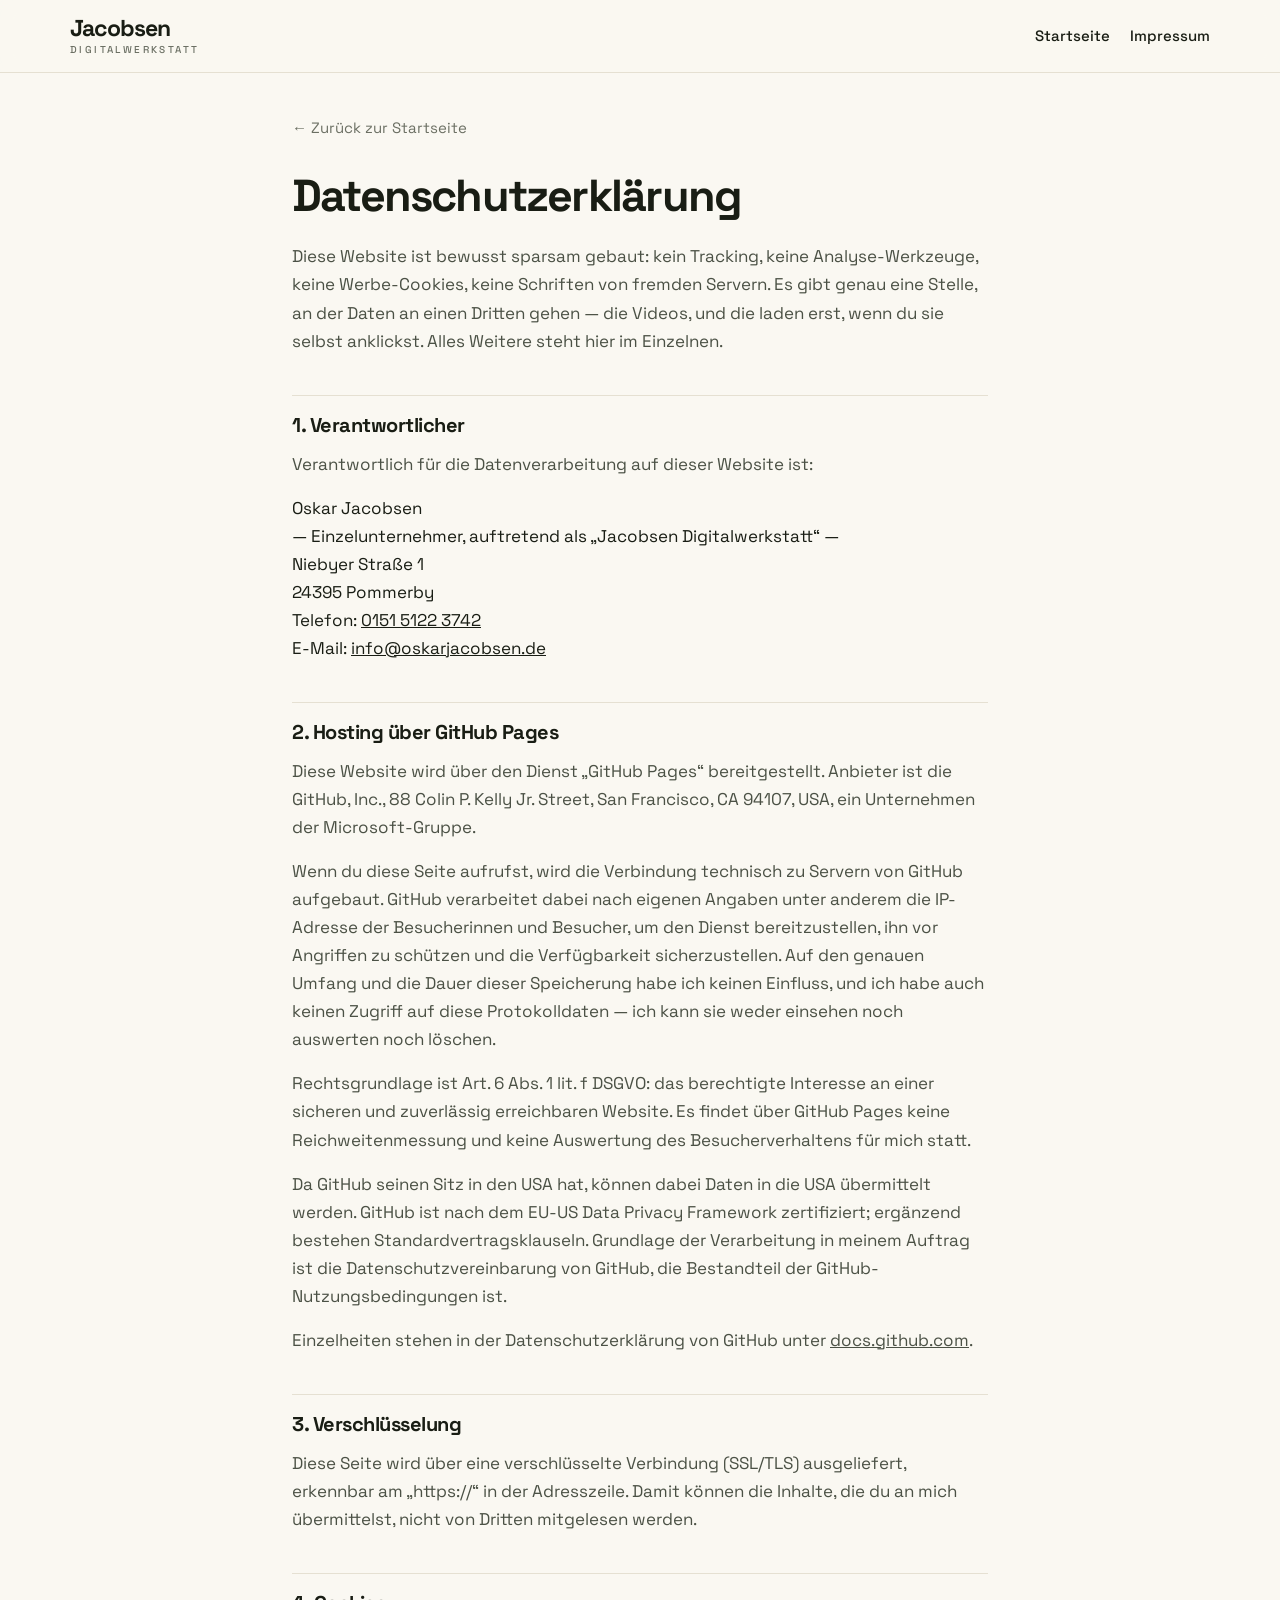
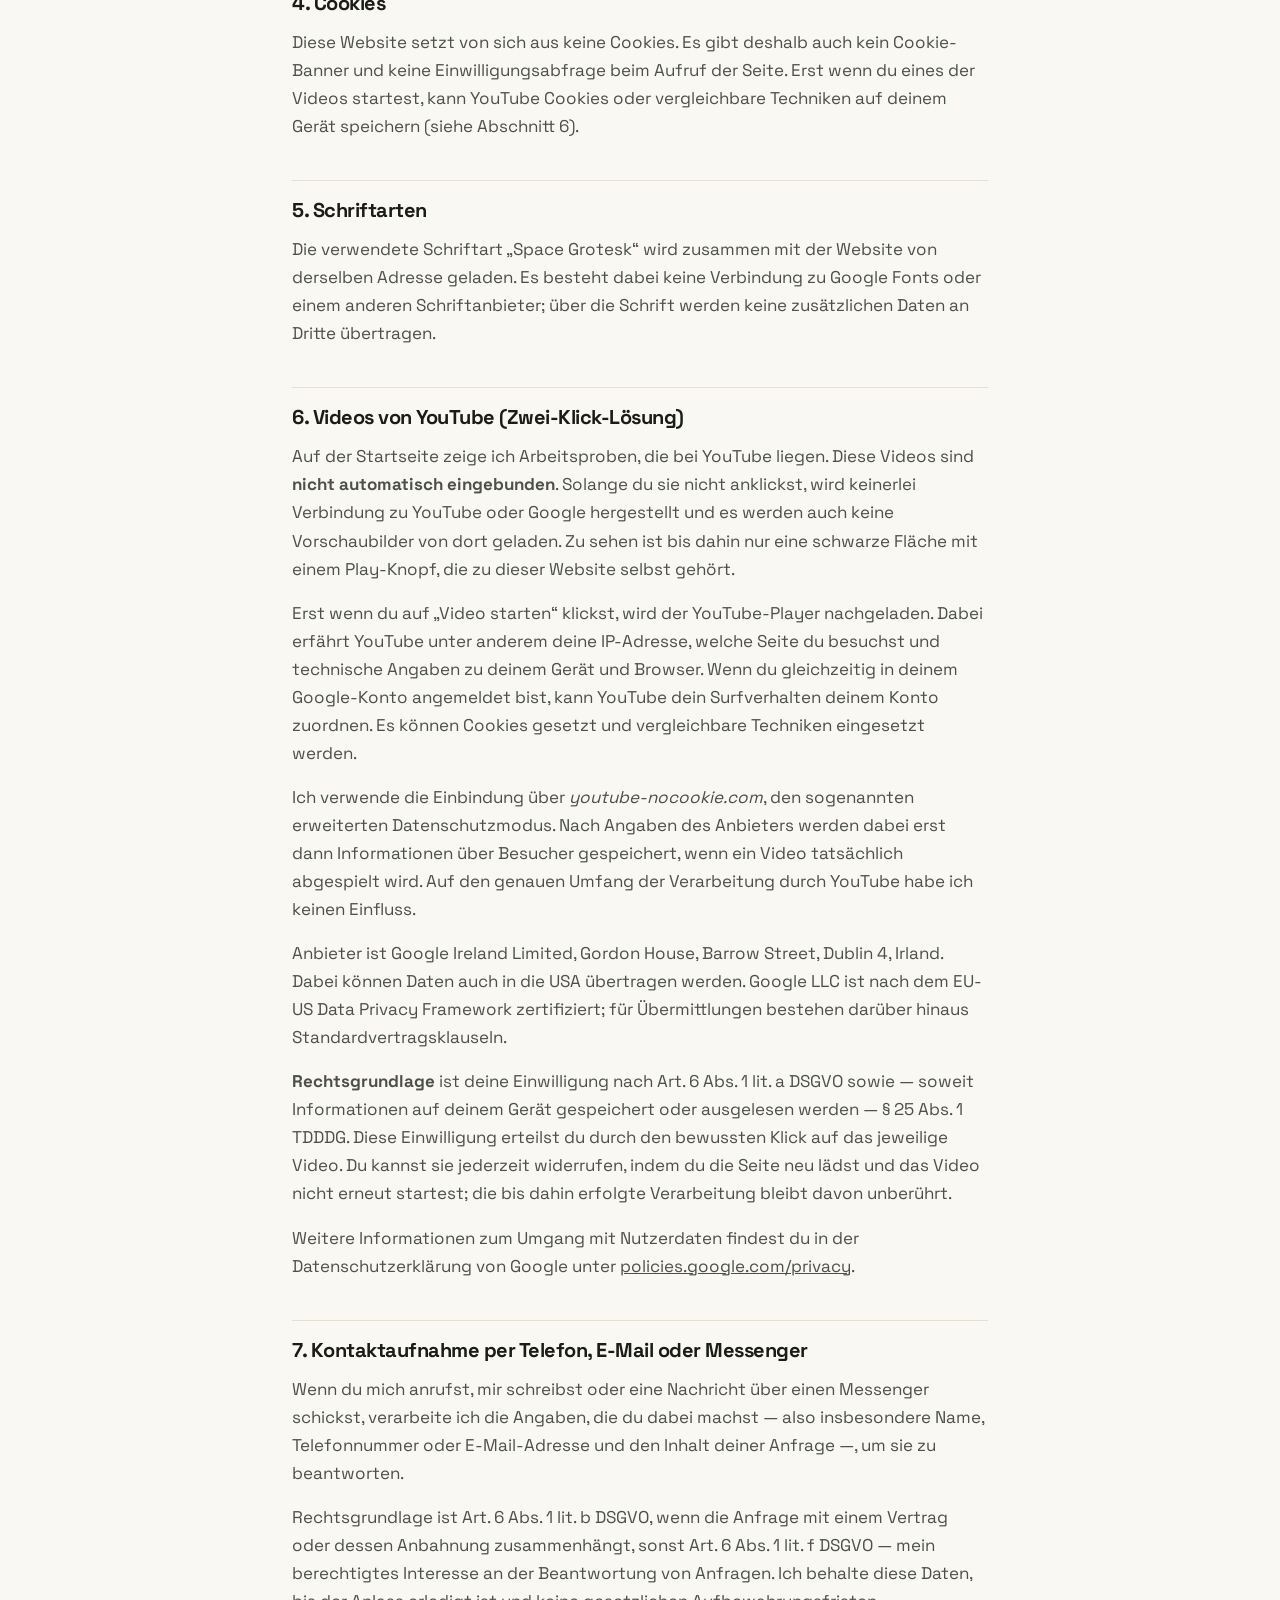
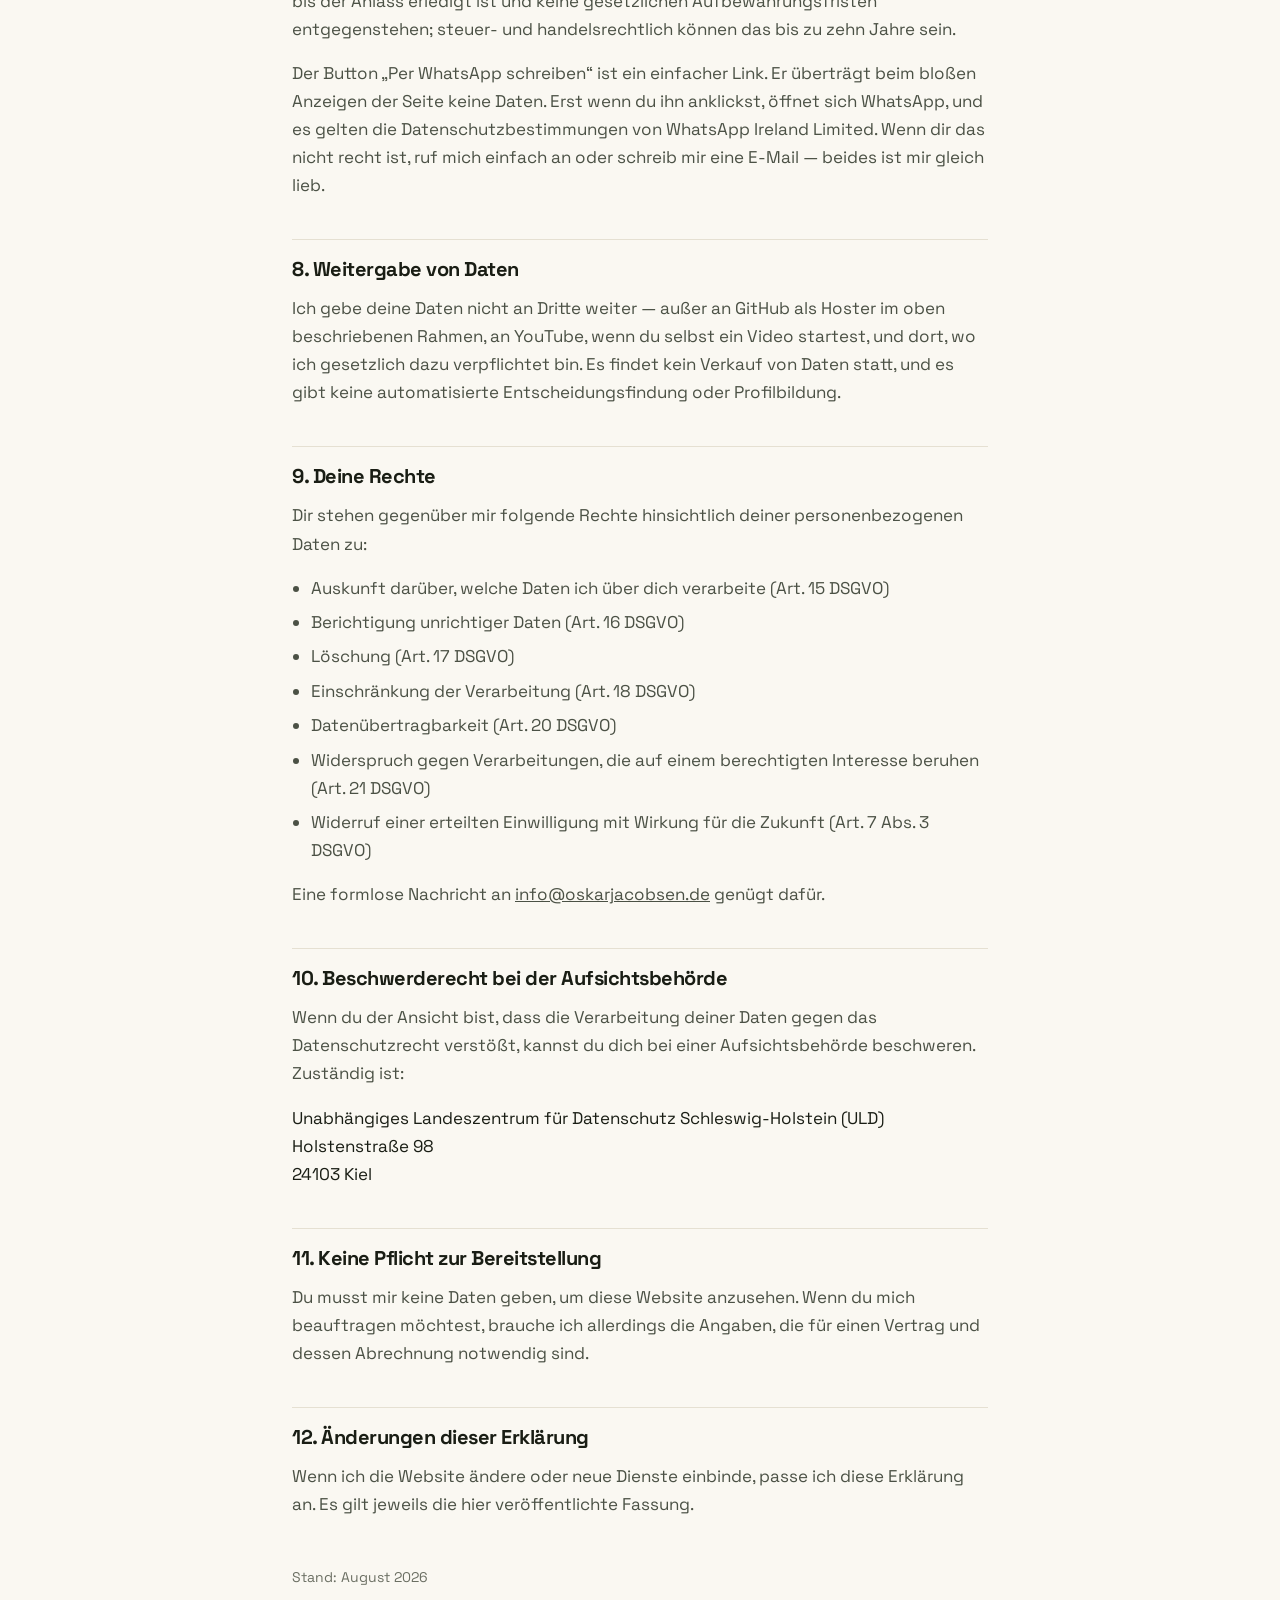
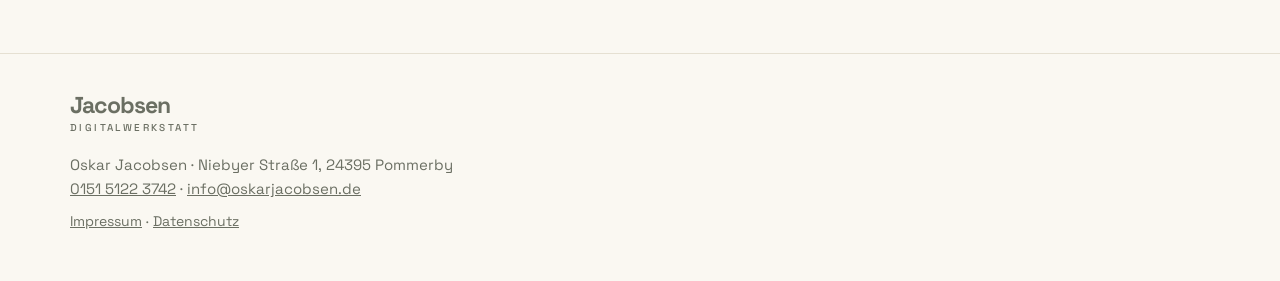
==== datenschutz.html @ 301eace1 "Karussell für die Arbeiten, Logo-Laufleiste, drei Wiederholungen gelöscht Karussell: alle Arbeiten l" ====
<!DOCTYPE html>
<html lang="de">
<head>
<meta charset="utf-8">
<meta name="viewport" content="width=device-width, initial-scale=1">
<title>Datenschutzerklärung – Jacobsen Digitalwerkstatt</title>
<meta name="description" content="Datenschutzerklärung der Website von Oskar Jacobsen, Jacobsen Digitalwerkstatt, Pommerby.">
<meta name="robots" content="noindex">
<meta name="theme-color" content="#faf8f2">
<link rel="preload" href="fonts/space-grotesk-latin.woff2" as="font" type="font/woff2" crossorigin>
<link rel="stylesheet" href="styles.css?v=2026-08-30">
<link rel="icon" href="data:image/svg+xml,<svg xmlns='http://www.w3.org/2000/svg' viewBox='0 0 32 32'><rect width='32' height='32' rx='7' fill='%2326311f'/><text x='16' y='23' font-family='sans-serif' font-size='19' font-weight='700' fill='%23faf8f2' text-anchor='middle'>J</text></svg>">
</head>
<body>

<header class="kopf">
  <div class="wrap kopf__inner">
    <a class="wortmarke" href="index.html" aria-label="Jacobsen Digitalwerkstatt, zur Startseite">
      <span class="wortmarke__name">Jacobsen</span>
      <span class="wortmarke__zusatz">Digitalwerkstatt</span>
    </a>
    <nav class="nav" aria-label="Rechtliches" style="display:block;width:auto;border:0;padding:0">
      <ul style="flex-direction:row;gap:1.25rem">
        <li><a href="index.html">Startseite</a></li>
        <li><a href="impressum.html">Impressum</a></li>
      </ul>
    </nav>
  </div>
</header>

<main>
  <div class="wrap recht">
    <a class="zurueck" href="index.html">&larr; Zurück zur Startseite</a>

    <h1>Datenschutzerklärung</h1>

    <p>
      Diese Website ist bewusst sparsam gebaut: kein Tracking, keine Analyse-Werkzeuge,
      keine Werbe-Cookies, keine Schriften von fremden Servern. Es gibt genau eine Stelle,
      an der Daten an einen Dritten gehen — die Videos, und die laden erst, wenn du sie
      selbst anklickst. Alles Weitere steht hier im Einzelnen.
    </p>

    <h2>1. Verantwortlicher</h2>
    <p>Verantwortlich für die Datenverarbeitung auf dieser Website ist:</p>
    <address>
      Oskar Jacobsen<br>
      — Einzelunternehmer, auftretend als „Jacobsen Digitalwerkstatt“ —<br>
      Niebyer Straße 1<br>
      24395 Pommerby<br>
      Telefon: <a href="tel:+4915151223742">0151 5122 3742</a><br>
      E-Mail: <a href="mailto:info@oskarjacobsen.de">info@oskarjacobsen.de</a>
    </address>

    <h2>2. Hosting über GitHub Pages</h2>
    <p>
      Diese Website wird über den Dienst „GitHub Pages“ bereitgestellt. Anbieter ist die
      GitHub, Inc., 88 Colin P. Kelly Jr. Street, San Francisco, CA 94107, USA, ein
      Unternehmen der Microsoft-Gruppe.
    </p>
    <p>
      Wenn du diese Seite aufrufst, wird die Verbindung technisch zu Servern von GitHub
      aufgebaut. GitHub verarbeitet dabei nach eigenen Angaben unter anderem die IP-Adresse
      der Besucherinnen und Besucher, um den Dienst bereitzustellen, ihn vor Angriffen zu
      schützen und die Verfügbarkeit sicherzustellen. Auf den genauen Umfang und die Dauer
      dieser Speicherung habe ich keinen Einfluss, und ich habe auch keinen Zugriff auf diese
      Protokolldaten — ich kann sie weder einsehen noch auswerten noch löschen.
    </p>
    <p>
      Rechtsgrundlage ist Art. 6 Abs. 1 lit. f DSGVO: das berechtigte Interesse an einer
      sicheren und zuverlässig erreichbaren Website. Es findet über GitHub Pages keine
      Reichweitenmessung und keine Auswertung des Besucherverhaltens für mich statt.
    </p>
    <p>
      Da GitHub seinen Sitz in den USA hat, können dabei Daten in die USA übermittelt werden.
      GitHub ist nach dem EU-US Data Privacy Framework zertifiziert; ergänzend bestehen
      Standardvertragsklauseln. Grundlage der Verarbeitung in meinem Auftrag ist die
      Datenschutzvereinbarung von GitHub, die Bestandteil der GitHub-Nutzungsbedingungen ist.
    </p>
    <p>
      Einzelheiten stehen in der Datenschutzerklärung von GitHub unter
      <a href="https://docs.github.com/de/site-policy/privacy-policies/github-general-privacy-statement" target="_blank" rel="noopener noreferrer">docs.github.com</a>.
    </p>

    <h2>3. Verschlüsselung</h2>
    <p>
      Diese Seite wird über eine verschlüsselte Verbindung (SSL/TLS) ausgeliefert, erkennbar
      am „https://“ in der Adresszeile. Damit können die Inhalte, die du an mich übermittelst,
      nicht von Dritten mitgelesen werden.
    </p>

    <h2>4. Cookies</h2>
    <p>
      Diese Website setzt von sich aus keine Cookies. Es gibt deshalb auch kein Cookie-Banner
      und keine Einwilligungsabfrage beim Aufruf der Seite. Erst wenn du eines der Videos
      startest, kann YouTube Cookies oder vergleichbare Techniken auf deinem Gerät speichern
      (siehe Abschnitt 6).
    </p>

    <h2>5. Schriftarten</h2>
    <p>
      Die verwendete Schriftart „Space Grotesk“ wird zusammen mit der Website von derselben
      Adresse geladen. Es besteht dabei keine Verbindung zu Google Fonts oder einem anderen
      Schriftanbieter; über die Schrift werden keine zusätzlichen Daten an Dritte übertragen.
    </p>

    <h2>6. Videos von YouTube (Zwei-Klick-Lösung)</h2>
    <p>
      Auf der Startseite zeige ich Arbeitsproben, die bei YouTube liegen. Diese Videos sind
      <strong>nicht automatisch eingebunden</strong>. Solange du sie nicht anklickst, wird
      keinerlei Verbindung zu YouTube oder Google hergestellt und es werden auch keine
      Vorschaubilder von dort geladen. Zu sehen ist bis dahin nur eine schwarze Fläche mit
      einem Play-Knopf, die zu dieser Website selbst gehört.
    </p>
    <p>
      Erst wenn du auf „Video starten“ klickst, wird der YouTube-Player nachgeladen. Dabei
      erfährt YouTube unter anderem deine IP-Adresse, welche Seite du besuchst und technische
      Angaben zu deinem Gerät und Browser. Wenn du gleichzeitig in deinem Google-Konto
      angemeldet bist, kann YouTube dein Surfverhalten deinem Konto zuordnen. Es können
      Cookies gesetzt und vergleichbare Techniken eingesetzt werden.
    </p>
    <p>
      Ich verwende die Einbindung über <em>youtube-nocookie.com</em>, den sogenannten
      erweiterten Datenschutzmodus. Nach Angaben des Anbieters werden dabei erst dann
      Informationen über Besucher gespeichert, wenn ein Video tatsächlich abgespielt wird.
      Auf den genauen Umfang der Verarbeitung durch YouTube habe ich keinen Einfluss.
    </p>
    <p>
      Anbieter ist Google Ireland Limited, Gordon House, Barrow Street, Dublin 4, Irland.
      Dabei können Daten auch in die USA übertragen werden. Google LLC ist nach dem
      EU-US Data Privacy Framework zertifiziert; für Übermittlungen bestehen darüber hinaus
      Standardvertragsklauseln.
    </p>
    <p>
      <strong>Rechtsgrundlage</strong> ist deine Einwilligung nach Art. 6 Abs. 1 lit. a DSGVO
      sowie — soweit Informationen auf deinem Gerät gespeichert oder ausgelesen werden —
      § 25 Abs. 1 TDDDG. Diese Einwilligung erteilst du durch den bewussten Klick auf das
      jeweilige Video. Du kannst sie jederzeit widerrufen, indem du die Seite neu lädst und
      das Video nicht erneut startest; die bis dahin erfolgte Verarbeitung bleibt davon
      unberührt.
    </p>
    <p>
      Weitere Informationen zum Umgang mit Nutzerdaten findest du in der Datenschutzerklärung
      von Google unter
      <a href="https://policies.google.com/privacy?hl=de" target="_blank" rel="noopener noreferrer">policies.google.com/privacy</a>.
    </p>

    <h2>7. Kontaktaufnahme per Telefon, E-Mail oder Messenger</h2>
    <p>
      Wenn du mich anrufst, mir schreibst oder eine Nachricht über einen Messenger schickst,
      verarbeite ich die Angaben, die du dabei machst — also insbesondere Name, Telefonnummer
      oder E-Mail-Adresse und den Inhalt deiner Anfrage —, um sie zu beantworten.
    </p>
    <p>
      Rechtsgrundlage ist Art. 6 Abs. 1 lit. b DSGVO, wenn die Anfrage mit einem Vertrag oder
      dessen Anbahnung zusammenhängt, sonst Art. 6 Abs. 1 lit. f DSGVO — mein berechtigtes
      Interesse an der Beantwortung von Anfragen. Ich behalte diese Daten, bis der Anlass
      erledigt ist und keine gesetzlichen Aufbewahrungsfristen entgegenstehen; steuer- und
      handelsrechtlich können das bis zu zehn Jahre sein.
    </p>
    <p>
      Der Button „Per WhatsApp schreiben“ ist ein einfacher Link. Er überträgt beim bloßen
      Anzeigen der Seite keine Daten. Erst wenn du ihn anklickst, öffnet sich WhatsApp, und es
      gelten die Datenschutzbestimmungen von WhatsApp Ireland Limited. Wenn dir das nicht recht
      ist, ruf mich einfach an oder schreib mir eine E-Mail — beides ist mir gleich lieb.
    </p>

    <h2>8. Weitergabe von Daten</h2>
    <p>
      Ich gebe deine Daten nicht an Dritte weiter — außer an GitHub als Hoster im oben
      beschriebenen Rahmen, an YouTube, wenn du selbst ein Video startest, und dort, wo ich
      gesetzlich dazu verpflichtet bin. Es findet kein Verkauf von Daten statt, und es gibt
      keine automatisierte Entscheidungsfindung oder Profilbildung.
    </p>

    <h2>9. Deine Rechte</h2>
    <p>Dir stehen gegenüber mir folgende Rechte hinsichtlich deiner personenbezogenen Daten zu:</p>
    <ul>
      <li>Auskunft darüber, welche Daten ich über dich verarbeite (Art. 15 DSGVO)</li>
      <li>Berichtigung unrichtiger Daten (Art. 16 DSGVO)</li>
      <li>Löschung (Art. 17 DSGVO)</li>
      <li>Einschränkung der Verarbeitung (Art. 18 DSGVO)</li>
      <li>Datenübertragbarkeit (Art. 20 DSGVO)</li>
      <li>Widerspruch gegen Verarbeitungen, die auf einem berechtigten Interesse beruhen (Art. 21 DSGVO)</li>
      <li>Widerruf einer erteilten Einwilligung mit Wirkung für die Zukunft (Art. 7 Abs. 3 DSGVO)</li>
    </ul>
    <p>
      Eine formlose Nachricht an <a href="mailto:info@oskarjacobsen.de">info@oskarjacobsen.de</a>
      genügt dafür.
    </p>

    <h2>10. Beschwerderecht bei der Aufsichtsbehörde</h2>
    <p>
      Wenn du der Ansicht bist, dass die Verarbeitung deiner Daten gegen das Datenschutzrecht
      verstößt, kannst du dich bei einer Aufsichtsbehörde beschweren. Zuständig ist:
    </p>
    <address>
      Unabhängiges Landeszentrum für Datenschutz Schleswig-Holstein (ULD)<br>
      Holstenstraße 98<br>
      24103 Kiel
    </address>

    <h2>11. Keine Pflicht zur Bereitstellung</h2>
    <p>
      Du musst mir keine Daten geben, um diese Website anzusehen. Wenn du mich beauftragen
      möchtest, brauche ich allerdings die Angaben, die für einen Vertrag und dessen Abrechnung
      notwendig sind.
    </p>

    <h2>12. Änderungen dieser Erklärung</h2>
    <p>
      Wenn ich die Website ändere oder neue Dienste einbinde, passe ich diese Erklärung an.
      Es gilt jeweils die hier veröffentlichte Fassung.
    </p>

    <p class="stand">Stand: August 2026</p>
  </div>
</main>

<footer class="fuss">
  <div class="wrap fuss__inner">
    <div class="wortmarke wortmarke--fuss">
      <span class="wortmarke__name">Jacobsen</span>
      <span class="wortmarke__zusatz">Digitalwerkstatt</span>
    </div>
    <p class="fuss__zeile">
      Oskar Jacobsen · Niebyer Straße 1, 24395 Pommerby<br>
      <a href="tel:+4915151223742">0151 5122 3742</a> ·
      <a href="mailto:info@oskarjacobsen.de">info@oskarjacobsen.de</a>
    </p>
    <p class="fuss__zeile fuss__zeile--klein">
      <a href="impressum.html">Impressum</a> · <a href="datenschutz.html">Datenschutz</a>
    </p>
  </div>
</footer>

</body>
</html>
---- styles.css ----
/* ==========================================================================
   Jacobsen Digitalwerkstatt
   Warmes Creme, dunkles Grün, ein oranger Akzent. Space Grotesk durchgehend.
   Mobile first. Kein Framework, keine externen Requests.

   Bewusste Entscheidung: Auf dieser Seite ist kein einziges Foto von Oskar
   nötig. Die Seite trägt sich über Schrift, Flächen und die echten Arbeiten.
   Wo später Fotos hinkönnen, steht ein Kommentar im HTML.
   ========================================================================== */

/* ---------- Schrift (lokal, kein Google-Request) --------------------------
   Space Grotesk ist eine Variable Font (Achse wght 300–700). Deshalb steht im
   font-weight ein BEREICH und keine Einzelzahl: nur so interpoliert der Browser
   und 700 wird wirklich fetter als 500. Eine Datei deckt alle Gewichte ab.
   Lizenz: SIL Open Font License 1.1, siehe fonts/OFL.txt
   -------------------------------------------------------------------------- */

@font-face {
  font-family: 'Space Grotesk';
  font-style: normal;
  font-weight: 300 700;
  font-display: swap;
  src: url('fonts/space-grotesk-latin.woff2') format('woff2');
  unicode-range: U+0000-00FF, U+0131, U+0152-0153, U+02BB-02BC, U+02C6, U+02DA,
    U+02DC, U+0304, U+0308, U+0329, U+2000-206F, U+20AC, U+2122, U+2191, U+2193,
    U+2212, U+2215, U+FEFF, U+FFFD;
}
@font-face {
  font-family: 'Space Grotesk';
  font-style: normal;
  font-weight: 300 700;
  font-display: swap;
  src: url('fonts/space-grotesk-latin-ext.woff2') format('woff2');
  unicode-range: U+0100-02BA, U+02BD-02C5, U+02C7-02CC, U+02CE-02D7, U+02DD-02FF,
    U+0304, U+0308, U+0329, U+1D00-1DBF, U+1E00-1E9F, U+1EF2-1EFF, U+2020,
    U+20A0-20AB, U+20AD-20C0, U+2113, U+2C60-2C7F, U+A720-A7FF;
}

/* ---------- Farben & Maße ------------------------------------------------
   Drei Farben, mehr nicht: Papier (warmes Creme), Grün (die dunklen Flächen),
   Orange (das Signal). Alle Textfarben sind gegen ihren Untergrund auf
   Kontrast geprüft — nichts hier ist unter 4,5:1.
   -------------------------------------------------------------------------- */

:root {
  --papier:     #faf8f2;
  --papier-2:   #f2eee3;
  --karte:      #ffffff;

  --tinte:      #191d14;
  --tinte-70:   #4b5145;
  --grau:       #6b6f63;
  --linie:      #e5e0d2;
  --linie-satt: #d6cfba;

  --gruen:      #26311f;
  --gruen-2:    #33422a;
  --auf-gruen:  #efece2;
  --auf-gruen-weich: #b9bdb0;

  --akzent:      #c4491a;   /* Text und Linien auf Creme */
  --akzent-hell: #f0803f;   /* auf dunklem Grün */

  --schrift: "Space Grotesk", "Helvetica Neue", Arial, sans-serif;

  --wrap: 1180px;
  --luft: 1.25rem;

  --r-klein: 10px;
  --r:       16px;
  --r-gross: 24px;
  --r-panel: 28px;
  --pille:   999px;

  --schatten: 0 1px 2px rgba(25,29,20,.04), 0 12px 32px -22px rgba(25,29,20,.35);
}

*, *::before, *::after { box-sizing: border-box; }

html {
  scroll-behavior: smooth;
  scroll-padding-top: 6rem;
  -webkit-text-size-adjust: 100%;
}

body {
  margin: 0;
  background: var(--papier);
  color: var(--tinte);
  font-family: var(--schrift);
  font-weight: 400;
  font-size: 1.0625rem;
  line-height: 1.65;
  -webkit-font-smoothing: antialiased;
  text-rendering: optimizeLegibility;
}

img { max-width: 100%; height: auto; display: block; }
a { color: inherit; }

p { margin: 0 0 1rem; }
p:last-child { margin-bottom: 0; }

.wrap {
  width: 100%;
  max-width: var(--wrap);
  margin-inline: auto;
  padding-inline: var(--luft);
}

.skip { position: absolute; left: -9999px; }
.skip:focus {
  left: 1rem; top: 1rem;
  z-index: 100;
  background: var(--tinte); color: var(--papier);
  padding: .75rem 1rem;
  border-radius: var(--r-klein);
}

:focus-visible { outline: 3px solid var(--akzent); outline-offset: 3px; border-radius: 2px; }

/* ---------- Kleinteile: Marke, Vorzeile, Chips ---------------------------- */

.wortmarke { display: block; text-decoration: none; line-height: 1; }
.wortmarke__name {
  display: block;
  font-weight: 700;
  font-size: 1.4375rem;
  letter-spacing: -0.035em;
}
.wortmarke__zusatz {
  display: block;
  font-weight: 500;
  font-size: 0.625rem;
  letter-spacing: 0.24em;
  text-transform: uppercase;
  color: var(--grau);
  margin-top: .35rem;
}

/* Die kleine Zeile über einer Überschrift */
.vorzeile {
  display: inline-flex;
  align-items: center;
  gap: .55rem;
  margin: 0 0 1rem;
  font-size: .6875rem;
  font-weight: 500;
  letter-spacing: .2em;
  text-transform: uppercase;
  color: var(--grau);
}
.vorzeile::before {
  content: "";
  width: .4rem; height: .4rem;
  border-radius: 1px;
  background: var(--akzent);
  transform: rotate(45deg);
  flex: none;
}
.vorzeile--hell { color: var(--auf-gruen-weich); }
.vorzeile--hell::before { background: var(--akzent-hell); }

/* ---------- Kopf / Navigation -------------------------------------------- */

.kopf {
  position: sticky;
  top: 0;
  z-index: 50;
  background: rgba(250,248,242,.86);
  backdrop-filter: saturate(140%) blur(10px);
  border-bottom: 1px solid var(--linie);
}

.kopf__inner {
  display: flex;
  align-items: center;
  justify-content: space-between;
  gap: 1rem;
  min-height: 4.5rem;
  flex-wrap: wrap;
}

.burger {
  display: inline-flex;
  align-items: center;
  gap: .55rem;
  background: none;
  border: 1px solid var(--linie-satt);
  border-radius: var(--pille);
  padding: .5rem .9rem;
  font: inherit;
  font-size: .9375rem;
  font-weight: 500;
  cursor: pointer;
  color: var(--tinte);
}
.burger:hover { border-color: var(--tinte); }
.burger__balken,
.burger__balken::before,
.burger__balken::after {
  display: block;
  width: 18px; height: 2px;
  background: var(--tinte);
  content: "";
}
.burger__balken { position: relative; }
.burger__balken::before { position: absolute; top: -5px; }
.burger__balken::after  { position: absolute; top: 5px; }
.burger[aria-expanded="true"] .burger__balken { background: transparent; }
.burger[aria-expanded="true"] .burger__balken::before { top: 0; transform: rotate(45deg); }
.burger[aria-expanded="true"] .burger__balken::after  { top: 0; transform: rotate(-45deg); }

.nav {
  display: none;
  width: 100%;
  border-top: 1px solid var(--linie);
  padding-block: .6rem 1rem;
}
.nav.ist-offen { display: block; }

.nav ul {
  list-style: none;
  margin: 0; padding: 0;
  display: flex;
  flex-direction: column;
  gap: .1rem;
}
.nav a {
  display: block;
  padding: .6rem .1rem;
  text-decoration: none;
  font-size: 1.0625rem;
}
.nav a:hover { color: var(--akzent); }
.nav__tel { font-weight: 700; color: var(--akzent) !important; }

@media (min-width: 900px) {
  .burger { display: none; }
  .nav { display: block; width: auto; border-top: 0; padding: 0; }
  .nav ul { flex-direction: row; gap: 1.6rem; align-items: center; }
  .nav a { padding: .3rem 0; font-size: .9375rem; font-weight: 500; }
  .nav__tel {
    background: var(--gruen);
    color: var(--auf-gruen) !important;
    border-radius: var(--pille);
    padding: .55rem 1rem !important;
  }
  .nav__tel:hover { background: var(--akzent); color: #fff !important; }
}

/* ---------- Knöpfe -------------------------------------------------------- */

.btn {
  display: inline-flex;
  align-items: center;
  justify-content: center;
  gap: .5rem;
  padding: .95rem 1.6rem;
  border-radius: var(--pille);
  text-decoration: none;
  font-weight: 600;
  font-size: 1.0625rem;
  line-height: 1.2;
  border: 1.5px solid transparent;
  transition: background-color .15s ease, color .15s ease, border-color .15s ease, transform .15s ease;
}
.btn:hover { transform: translateY(-1px); }

.btn--voll { background: var(--gruen); border-color: var(--gruen); color: var(--auf-gruen); }
.btn--voll:hover { background: var(--akzent); border-color: var(--akzent); color: #fff; }

.btn--linie { border-color: var(--linie-satt); color: var(--tinte); background: transparent; }
.btn--linie:hover { border-color: var(--tinte); background: var(--karte); }

.btn--hell { background: var(--papier); border-color: var(--papier); color: var(--gruen); }
.btn--hell:hover { background: var(--akzent-hell); border-color: var(--akzent-hell); color: var(--gruen); }

.btn--linie-hell {
  border-color: rgba(239,236,226,.35);
  color: var(--auf-gruen);
  word-break: break-word;
}
.btn--linie-hell:hover { border-color: var(--auf-gruen); }

.cta-reihe {
  display: flex;
  flex-wrap: wrap;
  gap: .75rem;
  margin-top: 2rem;
}

/* ---------- Bilder, die später dazukommen -------------------------------
   Fertiger Rahmen für ein Foto, das es noch nicht gibt. Siehe README.
   ------------------------------------------------------------------------ */

.bild { margin: 0; }
.bild img {
  border-radius: var(--r-panel);
  width: 100%;
}

/* ---------- Hero ---------------------------------------------------------- */

.hero { padding-block: 3.25rem 3rem; }

.hero__inner { display: grid; gap: 2.5rem; align-items: center; }

h1 {
  font-weight: 700;
  font-size: clamp(2.4rem, 8.5vw, 4.25rem);
  line-height: 1.02;
  letter-spacing: -0.04em;
  margin: 0 0 1.5rem;
  text-wrap: balance;
}
.hl { color: var(--akzent); }

.lead {
  font-size: 1.1875rem;
  line-height: 1.55;
  color: var(--tinte-70);
  max-width: 40ch;
}

.mikro {
  margin-top: 1.5rem;
  font-size: .9375rem;
  color: var(--grau);
  max-width: 44ch;
}

/* Die grüne Karte rechts im Hero — sie ersetzt das Foto, das es noch nicht
   gibt, und stellt gleichzeitig das Wichtigste nach vorn: die Nummer. */
.visitenkarte {
  background: var(--gruen);
  color: var(--auf-gruen);
  border-radius: var(--r-panel);
  padding: clamp(1.6rem, 5vw, 2.4rem);
  display: flex;
  flex-direction: column;
  gap: 1.1rem;
}
.visitenkarte__satz {
  font-size: clamp(1.25rem, 4.5vw, 1.6rem);
  font-weight: 700;
  line-height: 1.25;
  letter-spacing: -0.025em;
  margin: 0;
  text-wrap: balance;
}
.visitenkarte__tel {
  display: inline-block;
  font-weight: 700;
  font-size: clamp(1.6rem, 6vw, 2.3rem);
  letter-spacing: -0.03em;
  line-height: 1.1;
  color: var(--auf-gruen);
  text-decoration: none;
  border-bottom: 3px solid var(--akzent-hell);
  padding-bottom: .1em;
  align-self: flex-start;
}
.visitenkarte__tel:hover { color: var(--akzent-hell); }
.visitenkarte__klein {
  margin: 0;
  font-size: .9375rem;
  color: var(--auf-gruen-weich);
}
@media (min-width: 900px) {
  .hero { padding-block: 4.5rem 4rem; }
  .hero__inner { grid-template-columns: 1.15fr .85fr; gap: 4rem; }
}

/* ---------- Logo-Laufleiste ----------------------------------------------
   Die Logos laufen langsam durch. Ohne JavaScript und bei „Bewegung
   reduzieren" stehen sie einfach umgebrochen nebeneinander — die Leiste
   funktioniert also auch dann. Die Animation schaltet script.js frei,
   indem es .ist-bewegt setzt und die Spur so oft verdoppelt, bis sie
   nahtlos umläuft.
   -------------------------------------------------------------------------- */

.belege {
  border-block: 1px solid var(--linie);
  padding-block: 1.75rem;
}
.belege__titel {
  margin: 0 0 1.25rem;
  font-size: .6875rem;
  font-weight: 500;
  letter-spacing: .2em;
  text-transform: uppercase;
  color: var(--grau);
  text-align: center;
}

.laufband {
  overflow: hidden;
  -webkit-mask-image: linear-gradient(to right, transparent, #000 7%, #000 93%, transparent);
          mask-image: linear-gradient(to right, transparent, #000 7%, #000 93%, transparent);
}
.laufband__spur {
  display: flex;
  flex-wrap: wrap;
  align-items: center;
  justify-content: center;
  gap: 1.75rem 3rem;
  margin: 0; padding: 0;
  list-style: none;
}
.laufband__spur.ist-bewegt {
  flex-wrap: nowrap;
  justify-content: flex-start;
  width: max-content;
  gap: 3.5rem;
  animation: laufband 40s linear infinite;
}
.laufband:hover .laufband__spur.ist-bewegt { animation-play-state: paused; }
@keyframes laufband {
  from { transform: translateX(0); }
  to   { transform: translateX(-50%); }
}

/* Entsättigt und zurückgenommen, damit die Leiste ruhig bleibt und das
   bunte Wappen nicht alles an sich zieht. Beim Darüberfahren echte Farbe. */
.laufband__spur li { flex: 0 0 auto; display: flex; align-items: center; }
.logo {
  width: auto;
  filter: grayscale(100%);
  opacity: .55;
  transition: filter .3s ease, opacity .3s ease;
}
.laufband__spur li:hover .logo { filter: grayscale(0); opacity: 1; }

/* Jedes Logo bekommt seine eigene Höhe. Gleiche Höhe für alle wäre falsch:
   ein hohes Wappen und eine flache Wortmarke wirken bei gleicher Pixelhöhe
   völlig unterschiedlich groß. Nach Augenmaß gesetzt, nicht gerechnet. */
.logo--gelting   { height: 3rem; }
.logo--petersens { height: 1.4rem; }
.logo--lasse     { height: 2.3rem; }
.logo--agrarkit  { height: 1.9rem; }
.logo--agrarkit text { font-family: var(--schrift); font-weight: 700; letter-spacing: -0.03em; }

@media (prefers-reduced-motion: reduce) {
  .laufband { -webkit-mask-image: none; mask-image: none; }
}

/* ---------- Abschnitte ---------------------------------------------------- */

.abschnitt { padding-block: 4rem; }
@media (min-width: 900px) { .abschnitt { padding-block: 6rem; } }

.abschnitt--creme { background: var(--papier-2); }

.h2 {
  font-weight: 700;
  font-size: clamp(1.75rem, 5vw, 2.8rem);
  line-height: 1.1;
  letter-spacing: -0.035em;
  margin: 0 0 .85rem;
  text-wrap: balance;
}

.abschnitt__lead {
  color: var(--grau);
  font-size: 1.0625rem;
  max-width: 52ch;
  margin-bottom: 2.5rem;
}

/* Die dunklen Abschnitte sind gerundete Flächen im Papier, nicht randlos.
   Das nimmt der Seite die Strenge, ohne dass Farbe dazukommt. */
.panel {
  background: var(--gruen);
  color: var(--auf-gruen);
  border-radius: var(--r-panel);
  padding: clamp(2rem, 6vw, 4rem);
}
.panel .h2 { color: var(--auf-gruen); }
.panel .abschnitt__lead { color: var(--auf-gruen-weich); }

/* ---------- Die zwei Wege ------------------------------------------------- */

.karten { display: grid; gap: 1.25rem; }
@media (min-width: 840px) { .karten { grid-template-columns: 1fr 1fr; gap: 1.5rem; } }

.karte {
  position: relative;
  border: 1px solid var(--linie);
  border-radius: var(--r-gross);
  padding: clamp(1.6rem, 4vw, 2.25rem);
  background: var(--karte);
  box-shadow: var(--schatten);
  overflow: hidden;
}
.karte__nr {
  position: absolute;
  top: .35rem; right: 1.25rem;
  margin: 0;
  font-weight: 700;
  font-size: 4.5rem;
  line-height: 1;
  letter-spacing: -0.05em;
  color: var(--papier-2);
  pointer-events: none;
}
.karte__titel {
  position: relative;
  font-weight: 700;
  font-size: 1.3125rem;
  line-height: 1.25;
  letter-spacing: -0.025em;
  margin: 0 0 .9rem;
  max-width: 22ch;
}
.karte p { color: var(--tinte-70); }
.karte__schluss {
  margin-top: 1.25rem;
  padding-top: 1.25rem;
  border-top: 1px solid var(--linie);
  color: var(--tinte) !important;
  font-weight: 600;
}

/* ---------- Was ich mache ------------------------------------------------- */

.leistungen {
  list-style: none;
  margin: 0; padding: 0;
  display: grid;
  gap: 1rem;
}
@media (min-width: 700px)  { .leistungen { grid-template-columns: 1fr 1fr; } }
@media (min-width: 1000px) { .leistungen { grid-template-columns: repeat(3, 1fr); } }

.leistungen li {
  background: var(--karte);
  border: 1px solid var(--linie);
  border-radius: var(--r-gross);
  padding: 1.5rem 1.5rem 1.6rem;
  transition: border-color .15s ease, transform .15s ease;
}
.leistungen li:hover { border-color: var(--linie-satt); transform: translateY(-2px); }
.leistungen h3 {
  display: flex;
  align-items: center;
  gap: .55rem;
  font-weight: 700;
  font-size: 1.125rem;
  line-height: 1.25;
  letter-spacing: -0.02em;
  margin: 0 0 .55rem;
}
.leistungen h3::before {
  content: "";
  width: .45rem; height: .45rem;
  background: var(--akzent);
  transform: rotate(45deg);
  flex: none;
}
.leistungen p { color: var(--tinte-70); font-size: 1rem; }

/* ---------- Arbeiten: das Karussell ---------------------------------------
   Eine Spur, die seitlich scrollt, mit Einrastpunkten. Am Rechner klickt man
   sich mit den Pfeilen durch, auf dem Handy wischt man — beides dieselbe
   Mechanik, nur andere Bedienung. Ohne JavaScript bleibt es eine Spur, die
   man mit dem Finger oder dem Trackpad schieben kann.
   -------------------------------------------------------------------------- */

.karussell { position: relative; }

.karussell__spur {
  display: flex;
  gap: 1.5rem;
  overflow-x: auto;
  scroll-snap-type: x mandatory;
  overscroll-behavior-x: contain;
  -webkit-overflow-scrolling: touch;
  scrollbar-width: none;
  padding-bottom: .5rem;
}
.karussell__spur::-webkit-scrollbar { display: none; }

.folie {
  flex: 0 0 100%;
  min-width: 0;
  scroll-snap-align: start;
  display: grid;
  gap: 1.25rem;
  align-content: start;
}
@media (min-width: 820px) {
  .folie { grid-template-columns: 1.2fr .8fr; gap: 3rem; align-items: center; }
  .folie--umgekehrt .folie__text { order: -1; }
}

.folie__text { min-width: 0; }
.folie__medium { min-width: 0; }

.folie__wer {
  font-weight: 500;
  font-size: .6875rem;
  letter-spacing: .2em;
  text-transform: uppercase;
  color: var(--akzent);
  margin: 0 0 .5rem;
}
.folie__titel {
  font-weight: 700;
  font-size: clamp(1.25rem, 3vw, 1.5rem);
  line-height: 1.25;
  letter-spacing: -0.025em;
  margin: 0 0 .6rem;
}
.folie__text p { color: var(--tinte-70); font-size: 1rem; }

/* Steuerung: Pfeile und Punkte. Ohne JavaScript versteckt, weil sie dann
   nichts tun würden. */
.karussell__steuer { display: none; }
.js .karussell__steuer {
  display: flex;
  align-items: center;
  gap: 1rem;
  margin-top: 1.75rem;
}

.karussell__pfeil {
  flex: none;
  width: 2.75rem; height: 2.75rem;
  border-radius: 50%;
  border: 1px solid var(--linie-satt);
  background: var(--karte);
  color: var(--tinte);
  font: inherit;
  font-size: 1.125rem;
  line-height: 1;
  cursor: pointer;
  display: inline-flex;
  align-items: center;
  justify-content: center;
  transition: border-color .15s ease, background-color .15s ease, color .15s ease;
}
.karussell__pfeil:hover:not(:disabled) { border-color: var(--tinte); }
.karussell__pfeil:disabled { opacity: .35; cursor: default; }

.karussell__punkte {
  display: flex;
  gap: .5rem;
  margin: 0 auto 0 0;
  padding: 0;
  list-style: none;
}
.karussell__punkt {
  width: .55rem; height: .55rem;
  padding: 0;
  border: 0;
  border-radius: 50%;
  background: var(--linie-satt);
  cursor: pointer;
  transition: background-color .15s ease, transform .15s ease;
}
.karussell__punkt[aria-current="true"] { background: var(--akzent); transform: scale(1.25); }

.karussell__zaehler {
  font-size: .8125rem;
  color: var(--grau);
  font-variant-numeric: tabular-nums;
}

/* Zwei Hochkant-Videos nebeneinander. Begrenzt, weil sonst diese eine Folie
   das ganze Karussell hoch macht — alle Folien sind so hoch wie die höchste. */
.videopaar {
  display: grid;
  grid-template-columns: 1fr 1fr;
  gap: 1rem;
  max-width: 430px;
}

/* Zwei-Klick-Lösung: vor dem Klick geht kein Byte an YouTube. */
.video {
  position: relative;
  background: var(--gruen);
  border-radius: var(--r-gross);
  overflow: hidden;
}
.video--quer { aspect-ratio: 16 / 9; }
.video--hoch { aspect-ratio: 9 / 16; }

.video__flaeche {
  position: absolute;
  inset: 0;
  width: 100%;
  height: 100%;
  display: flex;
  flex-direction: column;
  align-items: center;
  justify-content: center;
  gap: .8rem;
  background: radial-gradient(circle at 50% 42%, var(--gruen-2) 0%, var(--gruen) 72%);
  border: 0;
  color: var(--auf-gruen);
  font: inherit;
  cursor: pointer;
  padding: 1rem;
}
.video__play {
  width: 58px; height: 58px;
  border-radius: 50%;
  background: var(--akzent-hell);
  position: relative;
  transition: transform .15s ease, background-color .15s ease;
}
.video__play::after {
  content: "";
  position: absolute;
  top: 50%; left: 54%;
  transform: translate(-50%, -50%);
  border-style: solid;
  border-width: 10px 0 10px 16px;
  border-color: transparent transparent transparent var(--gruen);
}
.video__flaeche:hover .video__play { transform: scale(1.08); background: var(--auf-gruen); }

.video__label { font-weight: 700; font-size: .9375rem; letter-spacing: -0.02em; }
.video__hinweis {
  font-size: .625rem;
  letter-spacing: .2em;
  text-transform: uppercase;
  color: var(--auf-gruen-weich);
}
.video iframe { position: absolute; inset: 0; width: 100%; height: 100%; border: 0; }

/* ---------- Kundenzitate -------------------------------------------------- */

.zitat {
  margin: 1.5rem 0 0;
  padding: 1.1rem 1.25rem;
  background: var(--papier-2);
  border-left: 3px solid var(--akzent);
  border-radius: 0 var(--r) var(--r) 0;
}
.zitat p {
  font-size: 1.0625rem;
  color: var(--tinte);
  margin-bottom: .35rem;
}
.zitat cite {
  display: block;
  font-style: normal;
  font-size: .875rem;
  color: var(--grau);
}
.panel .zitat, .fall--karte .zitat { background: transparent; }

/* ---------- Geräte-Rahmen -------------------------------------------------
   Bildschirmfotos stehen nicht nackt in der Seite, sondern in einem Browser-
   fenster und einem Handy. Beide sind komplett in CSS gebaut — kein fremdes
   Mockup-Bild, keine zusätzliche Datei, und sie nehmen die Farben der Seite an.

   Aufbau: der Rechner liegt groß, das Handy überlappt ihn unten rechts. Auf
   dem Handy selbst ist dafür kein Platz, da stehen beide untereinander.
   -------------------------------------------------------------------------- */

.geraete { min-width: 0; }

/* Die Bühne trägt Rechner und Handy. Sie ist der Bezugspunkt fürs Handy —
   nicht der ganze Block, sonst rutscht das Handy unter die Unterschrift. */
.geraete__buehne { position: relative; }

/* --- Browserfenster --- */
.fenster {
  border-radius: var(--r);
  overflow: hidden;
  border: 1px solid var(--linie-satt);
  background: var(--karte);
  box-shadow: 0 20px 44px -28px rgba(25,29,20,.65);
}
.fenster__leiste {
  display: flex;
  align-items: center;
  gap: .6rem;
  padding: .45rem .7rem;
  background: var(--papier-2);
  border-bottom: 1px solid var(--linie);
}
/* Die drei Punkte links: ein Element, zwei Schatten. */
.fenster__punkte {
  flex: none;
  width: 7px; height: 7px;
  border-radius: 50%;
  background: var(--linie-satt);
  box-shadow: 11px 0 0 var(--linie-satt), 22px 0 0 var(--linie-satt);
  margin-right: 22px;
}
.fenster__adresse {
  flex: 1;
  min-width: 0;
  background: var(--karte);
  border: 1px solid var(--linie);
  border-radius: var(--pille);
  padding: .1rem .6rem;
  font-size: .625rem;
  letter-spacing: .04em;
  color: var(--grau);
  text-align: center;
  white-space: nowrap;
  overflow: hidden;
  text-overflow: ellipsis;
}
.fenster__bild { width: 100%; display: block; }

/* --- Handy --- */
.handy {
  position: relative;
  border: 5px solid var(--tinte);
  border-radius: 22px;
  background: var(--tinte);
  overflow: hidden;
  box-shadow: 0 18px 36px -22px rgba(25,29,20,.7);
}
.handy__bild { width: 100%; display: block; border-radius: 17px; }

/* --- Anordnung --- */
/* Schmal: untereinander, das Handy etwas eingerückt und überlappend. */
.geraete__handy {
  width: 38%;
  max-width: 150px;
  margin: -2.5rem 0 0 auto;
  position: relative;
  z-index: 2;
}
@media (min-width: 620px) {
  .geraete__buehne { padding-bottom: 2rem; }
  .geraete__handy {
    position: absolute;
    right: 0;
    bottom: 0;
    width: 21%;
    max-width: 165px;
    margin: 0;
  }
}

/* ---------- Platzhalter mitten im Fließtext ------------------------------
   Nur noch für den stillgelegten Fall des Kommunalpolitikers gebraucht: dort
   steht der Name noch nicht. Wenn der Name eingetragen ist, kann das hier raus.
   ------------------------------------------------------------------------ */

.ph-inline {
  background: #fdf3d0;
  border-bottom: 1px dashed #c9a227;
  padding: 0 .15em;
  color: #6b5400;
  font-style: italic;
}

/* ---------- Über mich ----------------------------------------------------- */

.ueber__text p { color: var(--tinte-70); max-width: 62ch; }

/* ---------- Kontakt ------------------------------------------------------- */

.kontakt__inner { text-align: center; }
.kontakt__inner .vorzeile { justify-content: center; }
.kontakt__lead {
  color: var(--auf-gruen-weich);
  font-size: 1.0625rem;
  max-width: 42ch;
  margin-inline: auto;
}

.tel-gross {
  display: inline-block;
  margin: 2.25rem 0 2rem;
  font-weight: 700;
  font-size: clamp(1.9rem, 8vw, 3.6rem);
  letter-spacing: -0.035em;
  line-height: 1.1;
  color: var(--auf-gruen);
  text-decoration: none;
  border-bottom: 4px solid var(--akzent-hell);
  padding-bottom: .12em;
}
.tel-gross:hover { color: var(--akzent-hell); }

.kontakt__weiter {
  display: flex;
  flex-wrap: wrap;
  justify-content: center;
  gap: .75rem;
}

.kontakt__mikro {
  margin-top: 2.25rem;
  font-size: .9375rem;
  color: var(--auf-gruen-weich);
  max-width: 46ch;
  margin-inline: auto;
}

/* ---------- Fuß ----------------------------------------------------------- */

.fuss {
  border-top: 1px solid var(--linie);
  padding-block: 2.5rem 3rem;
  font-size: .9375rem;
  color: var(--grau);
}
.wortmarke--fuss { margin-bottom: 1.25rem; }
.fuss__zeile { margin-bottom: .5rem; }
.fuss__zeile--klein { font-size: .875rem; }
.fuss a { color: var(--grau); }
.fuss a:hover { color: var(--akzent); }

/* ---------- Impressum / Datenschutz -------------------------------------- */

.recht { padding-block: 2.5rem 4rem; max-width: 46rem; }
.recht h1 {
  font-size: clamp(1.9rem, 6vw, 2.8rem);
  margin-bottom: 1.5rem;
}
.recht h2 {
  font-weight: 700;
  font-size: 1.25rem;
  line-height: 1.3;
  letter-spacing: -0.025em;
  margin: 2.5rem 0 .75rem;
  padding-top: 1rem;
  border-top: 1px solid var(--linie);
}
.recht h3 {
  font-weight: 700;
  font-size: 1.0625rem;
  letter-spacing: -0.02em;
  margin: 1.75rem 0 .5rem;
}
.recht p, .recht li { color: var(--tinte-70); }
.recht ul { padding-left: 1.2rem; margin: 0 0 1rem; }
.recht li { margin-bottom: .4rem; }
.recht address {
  font-style: normal;
  margin-bottom: 1.25rem;
  color: var(--tinte);
}
.recht .stand { font-size: .875rem; color: var(--grau); margin-top: 3rem; }

.zurueck {
  display: inline-block;
  margin-bottom: 2rem;
  font-size: .9375rem;
  color: var(--grau);
  text-decoration: none;
}
.zurueck:hover { color: var(--akzent); }

/* ---------- Bewegung reduzieren ------------------------------------------ */

@media (prefers-reduced-motion: reduce) {
  html { scroll-behavior: auto; }
  * { transition: none !important; animation: none !important; }
  .btn:hover, .leistungen li:hover { transform: none; }
  /* Laufleiste steht still und bricht wieder um, statt abgeschnitten
     an einer Stelle zu verharren. */
  .laufband__spur.ist-bewegt { flex-wrap: wrap; width: auto; justify-content: center; }
  .karussell__spur { scroll-behavior: auto; }
}
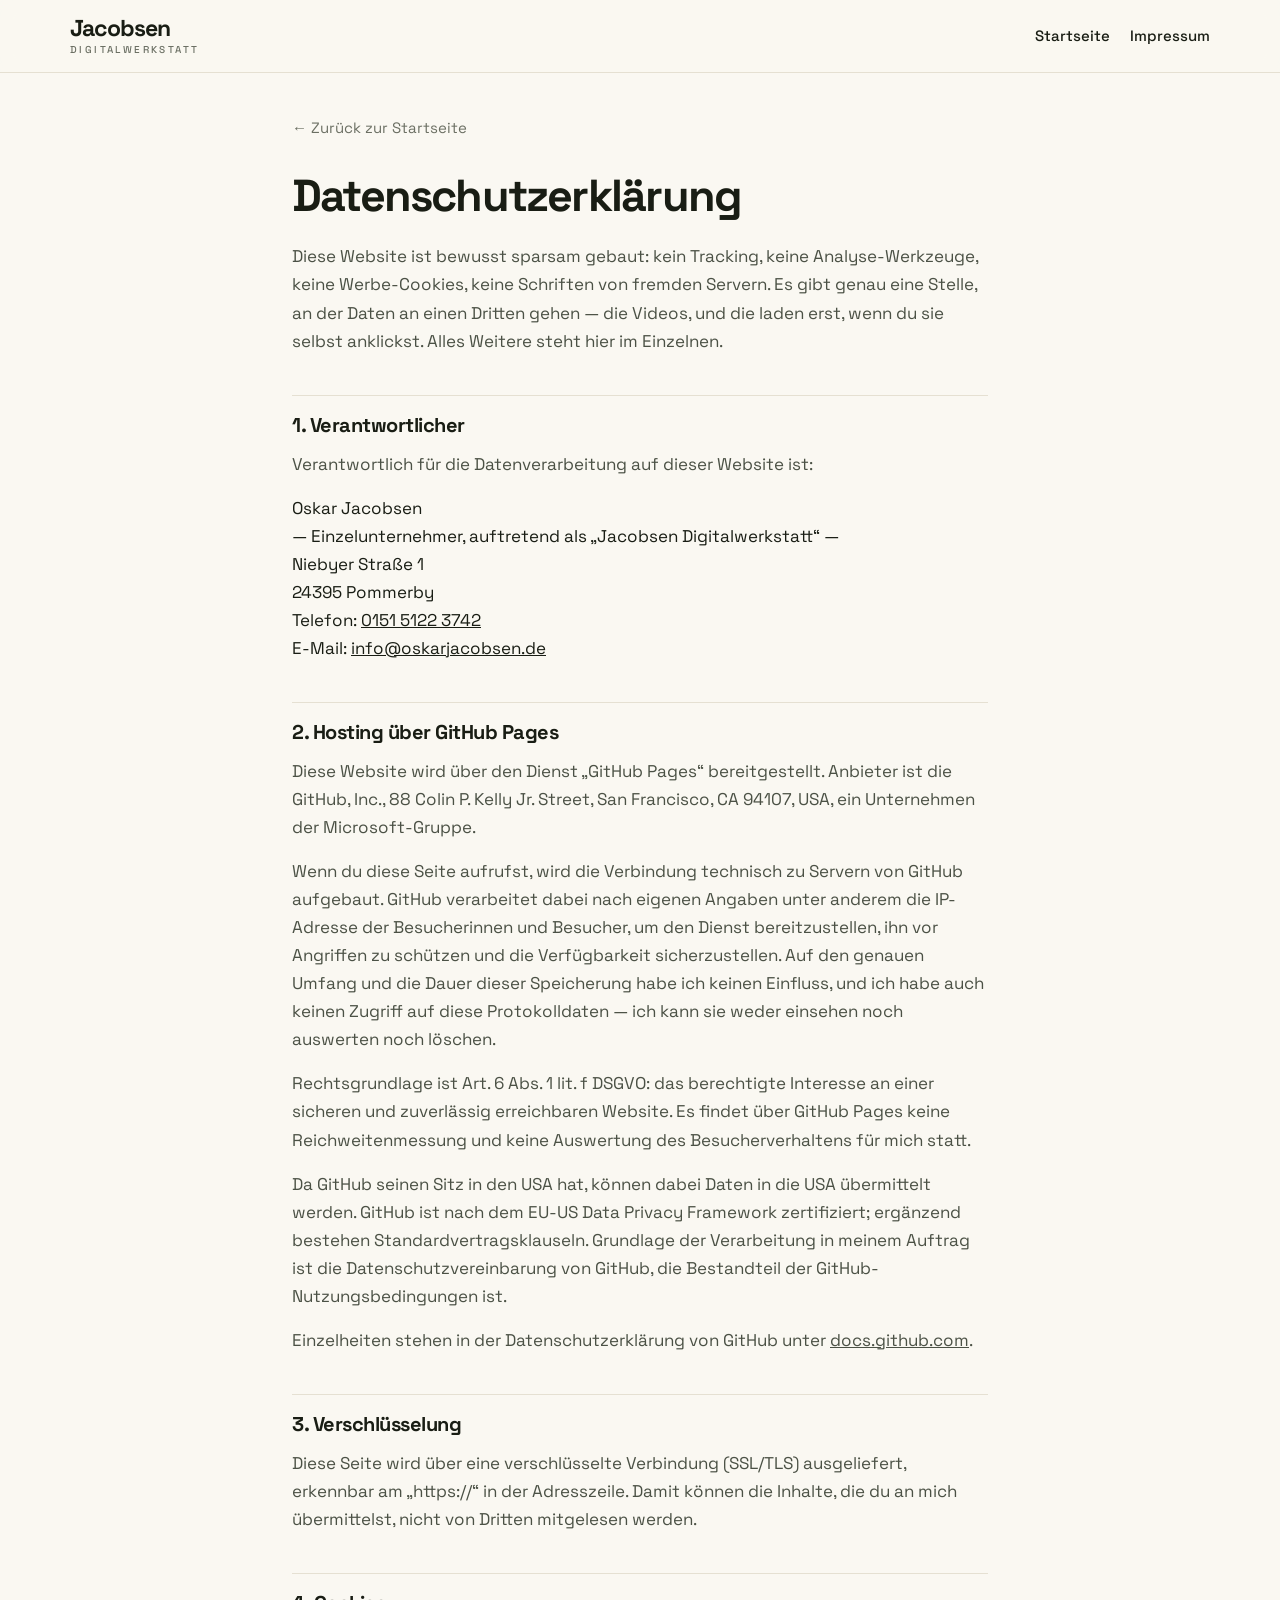
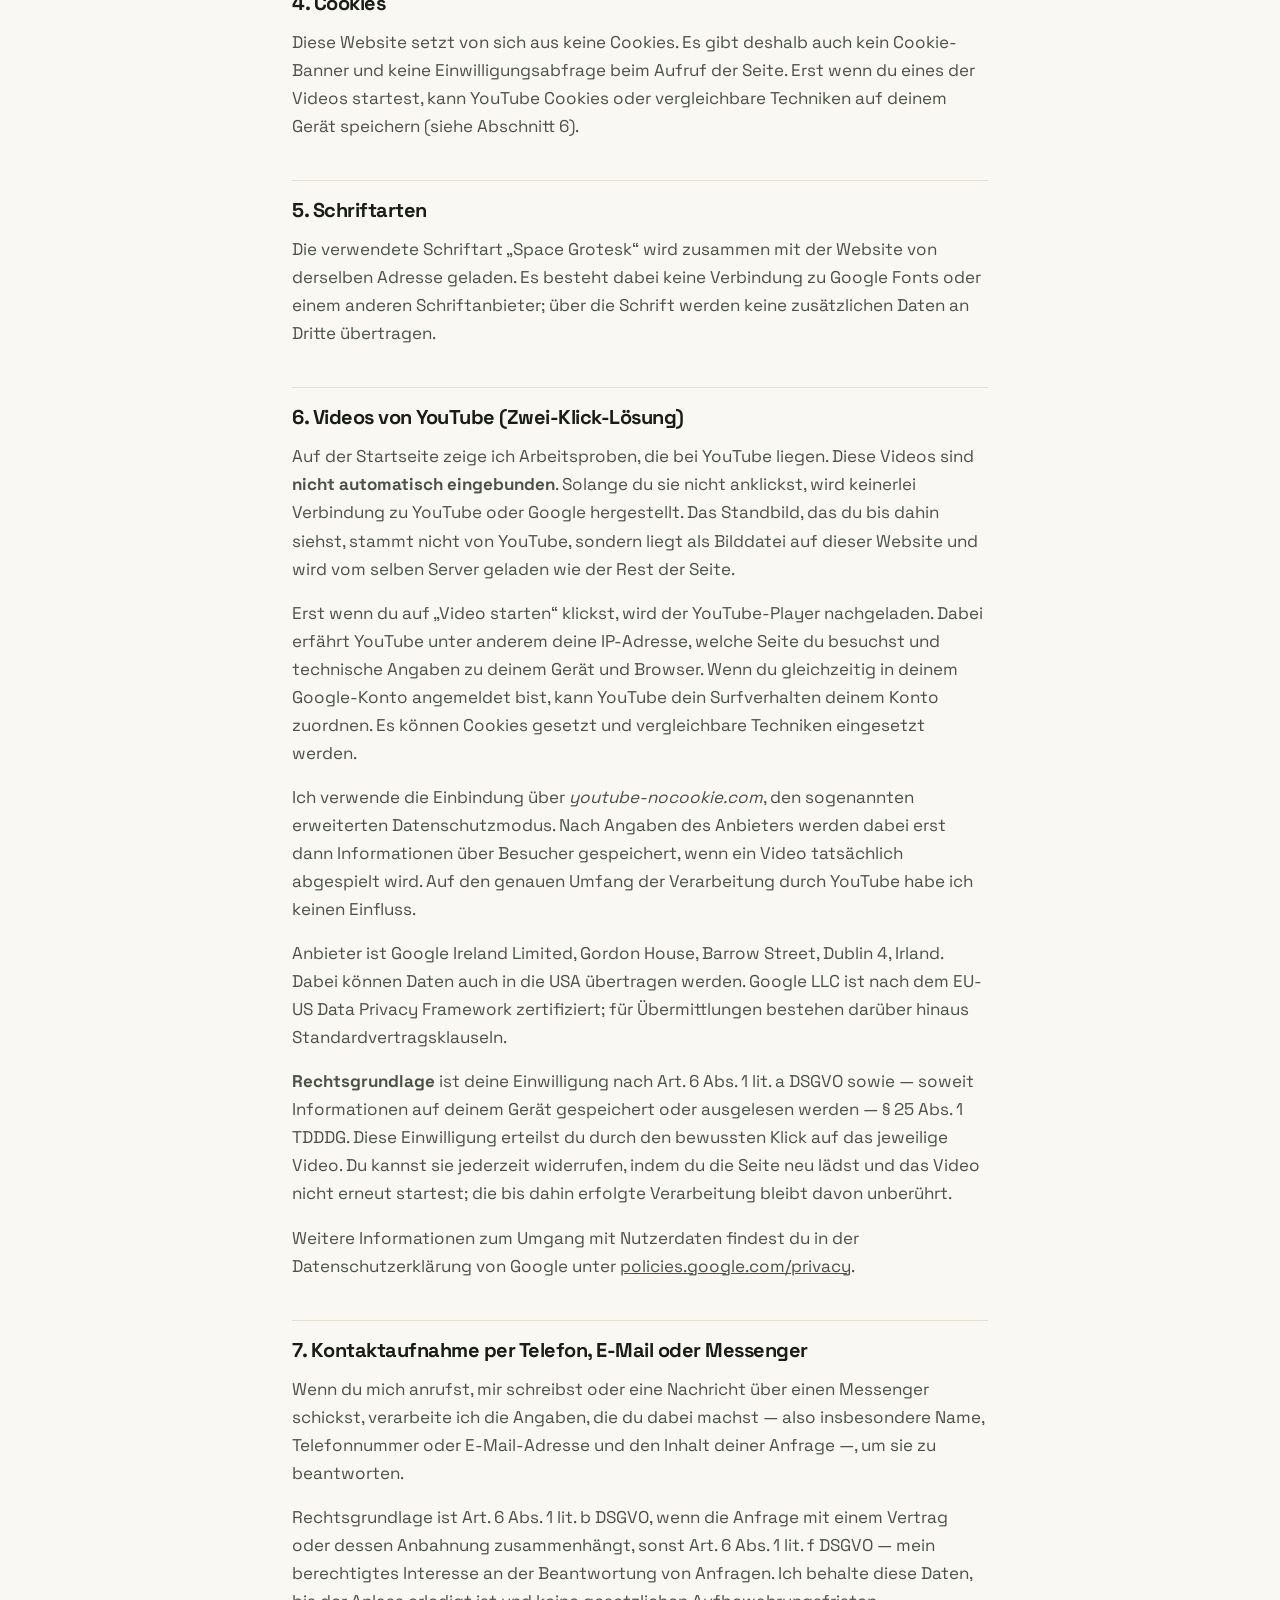
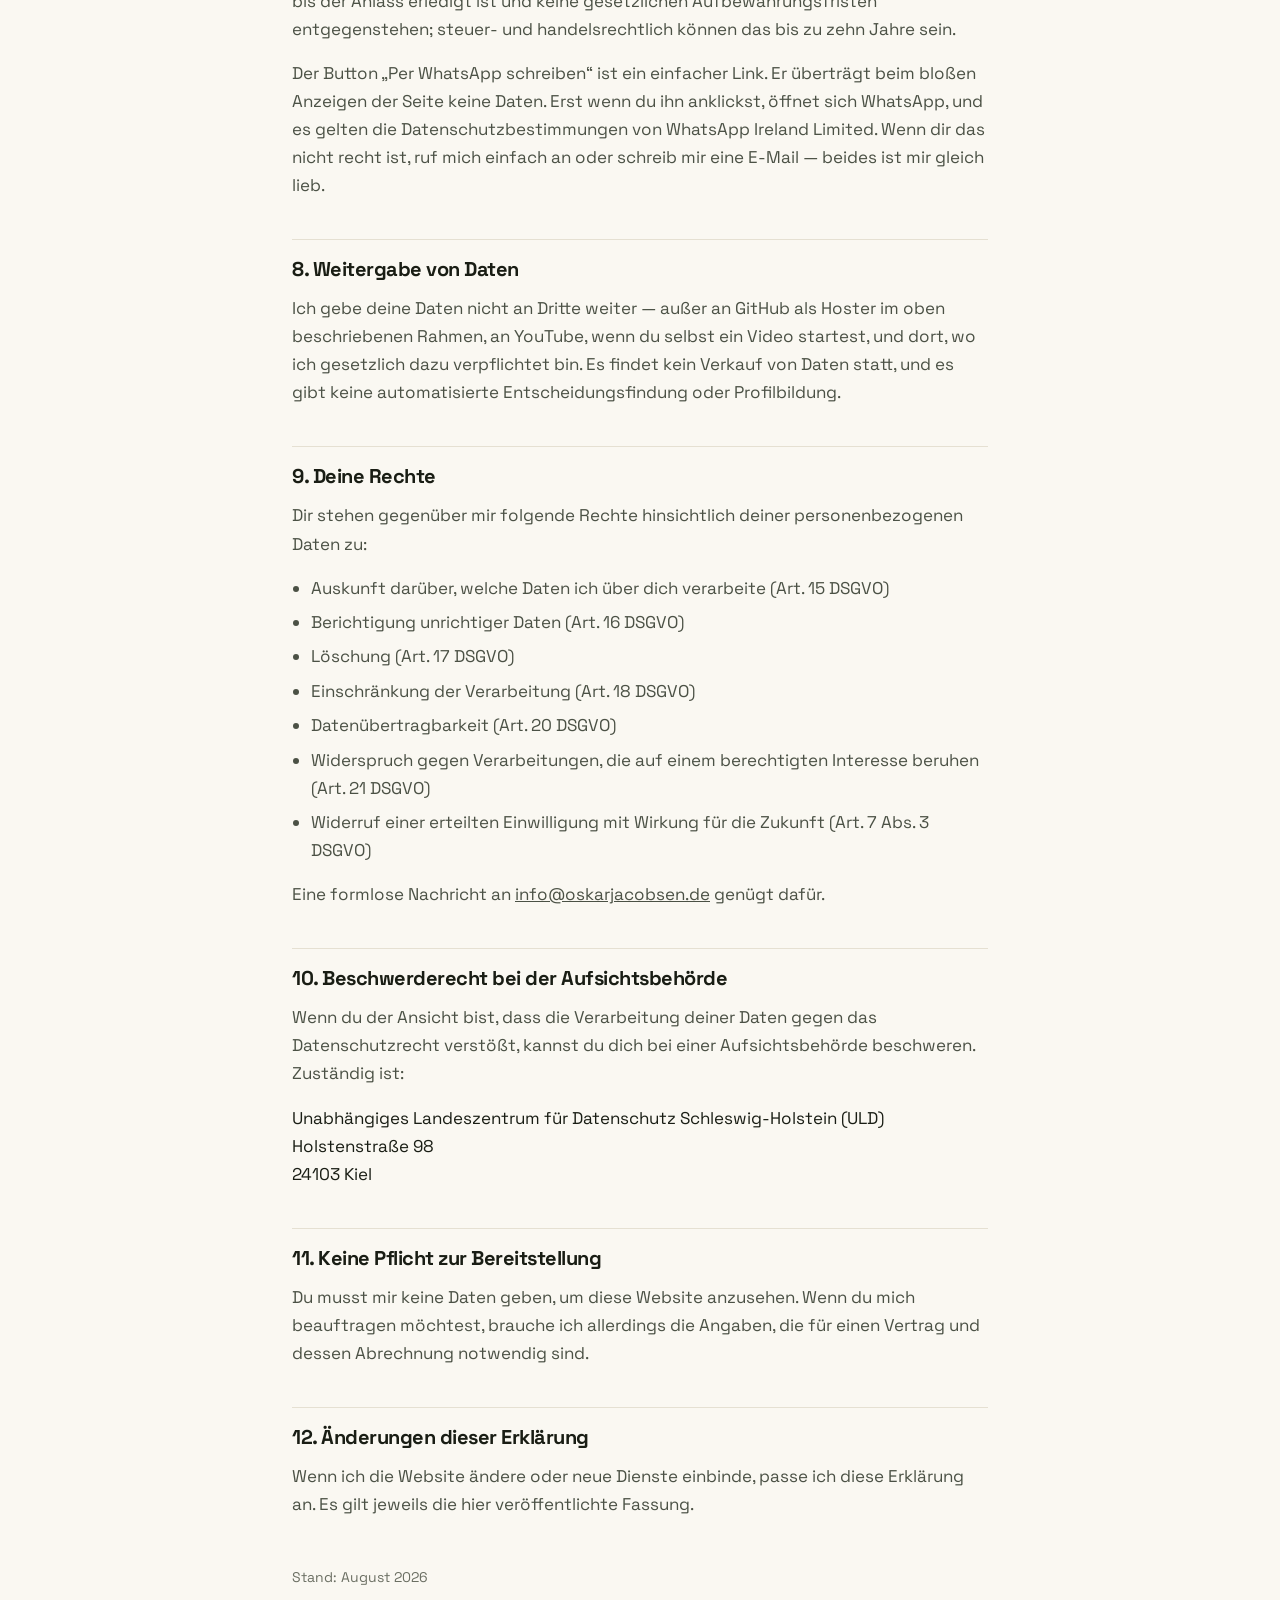
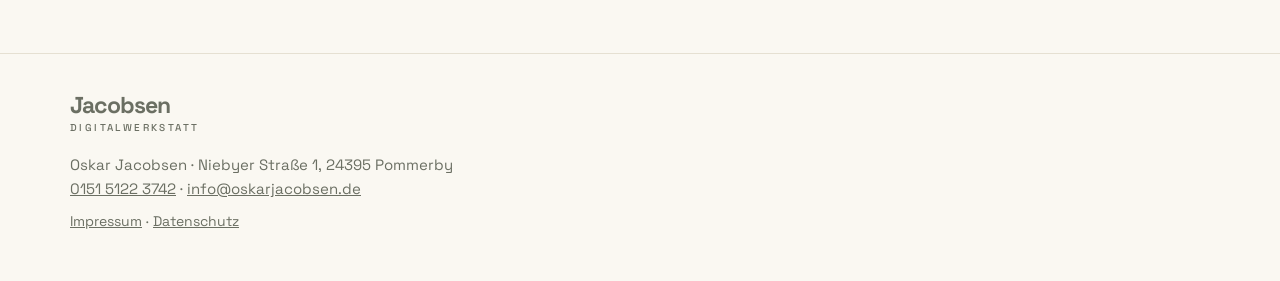
==== commit 46cd25fb: "Standbilder für die vier Videos, aus eigenen Dateien statt von YouTube Vorher war vor dem Klick nur " ====
--- a/datenschutz.html
+++ b/datenschutz.html
@@ -8,7 +8,7 @@
 <meta name="robots" content="noindex">
 <meta name="theme-color" content="#faf8f2">
 <link rel="preload" href="fonts/space-grotesk-latin.woff2" as="font" type="font/woff2" crossorigin>
-<link rel="stylesheet" href="styles.css?v=2026-08-30">
+<link rel="stylesheet" href="styles.css?v=2026-08-31b">
 <link rel="icon" href="data:image/svg+xml,<svg xmlns='http://www.w3.org/2000/svg' viewBox='0 0 32 32'><rect width='32' height='32' rx='7' fill='%2326311f'/><text x='16' y='23' font-family='sans-serif' font-size='19' font-weight='700' fill='%23faf8f2' text-anchor='middle'>J</text></svg>">
 </head>
 <body>
@@ -108,9 +108,9 @@
     <p>
       Auf der Startseite zeige ich Arbeitsproben, die bei YouTube liegen. Diese Videos sind
       <strong>nicht automatisch eingebunden</strong>. Solange du sie nicht anklickst, wird
-      keinerlei Verbindung zu YouTube oder Google hergestellt und es werden auch keine
-      Vorschaubilder von dort geladen. Zu sehen ist bis dahin nur eine schwarze Fläche mit
-      einem Play-Knopf, die zu dieser Website selbst gehört.
+      keinerlei Verbindung zu YouTube oder Google hergestellt. Das Standbild, das du bis
+      dahin siehst, stammt nicht von YouTube, sondern liegt als Bilddatei auf dieser
+      Website und wird vom selben Server geladen wie der Rest der Seite.
     </p>
     <p>
       Erst wenn du auf „Video starten“ klickst, wird der YouTube-Player nachgeladen. Dabei
--- a/styles.css
+++ b/styles.css
@@ -437,7 +437,7 @@
    völlig unterschiedlich groß. Nach Augenmaß gesetzt, nicht gerechnet. */
 .logo--gelting   { height: 3rem; }
 .logo--petersens { height: 1.4rem; }
-.logo--lasse     { height: 2.3rem; }
+.logo--lasse     { height: 2.1rem; }
 .logo--agrarkit  { height: 1.9rem; }
 .logo--agrarkit text { font-family: var(--schrift); font-weight: 700; letter-spacing: -0.03em; }
 
@@ -567,33 +567,13 @@
    man mit dem Finger oder dem Trackpad schieben kann.
    -------------------------------------------------------------------------- */
 
-.karussell { position: relative; }
-
-.karussell__spur {
-  display: flex;
-  gap: 1.5rem;
-  overflow-x: auto;
-  scroll-snap-type: x mandatory;
-  overscroll-behavior-x: contain;
-  -webkit-overflow-scrolling: touch;
-  scrollbar-width: none;
-  padding-bottom: .5rem;
-}
-.karussell__spur::-webkit-scrollbar { display: none; }
-
+/* --- Die einzelne Folie --- */
 .folie {
-  flex: 0 0 100%;
   min-width: 0;
-  scroll-snap-align: start;
   display: grid;
   gap: 1.25rem;
   align-content: start;
 }
-@media (min-width: 820px) {
-  .folie { grid-template-columns: 1.2fr .8fr; gap: 3rem; align-items: center; }
-  .folie--umgekehrt .folie__text { order: -1; }
-}
-
 .folie__text { min-width: 0; }
 .folie__medium { min-width: 0; }
 
@@ -614,39 +594,92 @@
 }
 .folie__text p { color: var(--tinte-70); font-size: 1rem; }
 
-/* Steuerung: Pfeile und Punkte. Ohne JavaScript versteckt, weil sie dann
-   nichts tun würden. */
+/* --- Handy: gar kein Karussell ---
+   Untereinander, ohne Knöpfe, ohne Wischen. Auf einem kleinen Bildschirm ist
+   scrollen die Bedienung, die jeder kennt. */
+.karussell__spur {
+  display: grid;
+  gap: 3.5rem;
+}
+.karussell__pfeil,
 .karussell__steuer { display: none; }
-.js .karussell__steuer {
-  display: flex;
-  align-items: center;
-  gap: 1rem;
-  margin-top: 1.75rem;
+
+/* --- Ab hier wird eine Spur daraus --- */
+@media (min-width: 820px) {
+  .karussell__buehne {
+    position: relative;
+    /* Platz links und rechts, damit die Pfeile neben der Spur stehen und
+       nicht auf dem Bild liegen. */
+    padding-inline: 4rem;
+  }
+
+  .karussell__spur {
+    display: flex;
+    gap: 2rem;
+    overflow-x: auto;
+    scroll-snap-type: x mandatory;
+    overscroll-behavior-x: contain;
+    -webkit-overflow-scrolling: touch;
+    scrollbar-width: none;
+  }
+  .karussell__spur::-webkit-scrollbar { display: none; }
+
+  .folie {
+    flex: 0 0 100%;
+    scroll-snap-align: start;
+    grid-template-columns: 1.15fr .85fr;
+    gap: 3rem;
+    align-items: center;
+  }
+
+  /* Die Pfeile sitzen mittig neben der Spur — links zurück, rechts vor.
+     Ohne JavaScript täten sie nichts, deshalb erscheinen sie erst mit .js. */
+  .js .karussell__pfeil {
+    display: inline-flex;
+    position: absolute;
+    top: 50%;
+    transform: translateY(-50%);
+    z-index: 2;
+  }
+  .karussell__pfeil--zurueck { left: 0; }
+  .karussell__pfeil--vor { right: 0; }
+
+  .js .karussell__steuer {
+    display: flex;
+    align-items: center;
+    justify-content: center;
+    gap: 1.25rem;
+    margin-top: 1.5rem;
+  }
 }
 
 .karussell__pfeil {
-  flex: none;
-  width: 2.75rem; height: 2.75rem;
+  width: 2.875rem; height: 2.875rem;
   border-radius: 50%;
   border: 1px solid var(--linie-satt);
   background: var(--karte);
   color: var(--tinte);
   font: inherit;
-  font-size: 1.125rem;
+  font-size: 1.25rem;
   line-height: 1;
   cursor: pointer;
-  display: inline-flex;
   align-items: center;
   justify-content: center;
-  transition: border-color .15s ease, background-color .15s ease, color .15s ease;
+  transition: border-color .15s ease, background-color .15s ease, opacity .15s ease;
 }
 .karussell__pfeil:hover:not(:disabled) { border-color: var(--tinte); }
-.karussell__pfeil:disabled { opacity: .35; cursor: default; }
-
+.karussell__pfeil:disabled { opacity: .3; cursor: default; }
+
+/* Die Punkte selbst bleiben ruhig und ändern sich nie. Welche Folie gerade
+   dran ist, zeigt ein einzelner Läufer, der darüber liegt und direkt an der
+   Scrollposition hängt — er wandert also mit der Bewegung mit, statt am Ende
+   hinterherzuspringen. Deshalb hat er auch bewusst KEINE eigene Animation:
+   die Bewegung kommt vom Scrollen, nicht von einem Übergang. */
 .karussell__punkte {
+  position: relative;
   display: flex;
   gap: .5rem;
-  margin: 0 auto 0 0;
+  margin: 0;
   padding: 0;
   list-style: none;
 }
@@ -657,9 +690,20 @@
   border-radius: 50%;
   background: var(--linie-satt);
   cursor: pointer;
-  transition: background-color .15s ease, transform .15s ease;
-}
-.karussell__punkt[aria-current="true"] { background: var(--akzent); transform: scale(1.25); }
+  transition: background-color .15s ease;
+}
+.karussell__punkt:hover { background: var(--grau); }
+
+.karussell__laeufer {
+  position: absolute;
+  left: 0; top: 50%;
+  width: .55rem; height: .55rem;
+  border-radius: var(--pille);
+  background: var(--akzent);
+  transform: translate(0, -50%);
+  pointer-events: none;
+  will-change: transform, width;
+}
 
 .karussell__zaehler {
   font-size: .8125rem;
@@ -692,21 +736,51 @@
   width: 100%;
   height: 100%;
   display: flex;
-  flex-direction: column;
-  align-items: center;
-  justify-content: center;
-  gap: .8rem;
+  /* umgekehrt, damit die Beschriftung links steht und der Knopf rechts —
+     im Quelltext kommt der Knopf zuerst, damit er zuerst vorgelesen wird. */
+  flex-direction: row-reverse;
+  align-items: flex-end;
+  justify-content: space-between;
+  gap: .75rem;
   background: radial-gradient(circle at 50% 42%, var(--gruen-2) 0%, var(--gruen) 72%);
   border: 0;
   color: var(--auf-gruen);
   font: inherit;
   cursor: pointer;
-  padding: 1rem;
+  padding: .9rem;
+  text-align: left;
+}
+
+/* Das Standbild liegt im Knopf, nicht dahinter. Beim Klick ersetzt das
+   Skript den ganzen Knopf durch den Player — damit ist das Bild mit weg.
+   Die Bilder liegen hier im Ordner, es geht kein Request an YouTube. */
+.video__bild {
+  position: absolute;
+  inset: 0;
+  width: 100%;
+  height: 100%;
+  object-fit: cover;
+  display: block;
+}
+/* Ein gleichmäßiger Schleier über dem Standbild. Er nimmt hellen Aufnahmen
+   die Spitze, damit die orangene Scheibe überall gleich gut sitzt. Er hängt
+   an der Klickfläche, nicht am Rahmen — sonst läge er nach dem Klick über
+   dem laufenden Video. */
+.video__flaeche::after {
+  content: "";
+  position: absolute;
+  inset: 0;
+  background: rgba(25, 29, 20, .3);
 }
 .video__play {
+  z-index: 1;
   width: 58px; height: 58px;
   border-radius: 50%;
   background: var(--akzent-hell);
+  /* Dunkler Ring: Orange auf einem hellen Himmel wäre für sich genommen zu
+     wenig Unterschied (1,4:1). Mit dem Ring hebt sich die Scheibe auf jedem
+     Standbild ab, auch auf einem, das erst später dazukommt. */
+  box-shadow: 0 0 0 2px rgba(21, 26, 17, .85);
   position: relative;
   transition: transform .15s ease, background-color .15s ease;
 }
@@ -721,6 +795,18 @@
 }
 .video__flaeche:hover .video__play { transform: scale(1.08); background: var(--auf-gruen); }
 
+/* Beschriftung auf eigener deckender Fläche unten links. Auf einem Foto
+   ist der Untergrund nicht vorhersehbar — hinter dieser Fläche schon, und
+   damit stimmt der Kontrast auf jedem Standbild. */
+.video__marke {
+  z-index: 1;
+  display: grid;
+  gap: .1rem;
+  padding: .5rem .85rem;
+  border-radius: var(--r);
+  background: rgba(21, 26, 17, .86);
+  text-align: left;
+}
 .video__label { font-weight: 700; font-size: .9375rem; letter-spacing: -0.02em; }
 .video__hinweis {
   font-size: .625rem;
@@ -728,6 +814,34 @@
   text-transform: uppercase;
   color: var(--auf-gruen-weich);
 }
+
+/* Die Hochkant-Videos stehen zu zweit nebeneinander und sind entsprechend
+   schmal. Dort bleibt nur der kurze Hinweis stehen; wofür der Knopf da ist,
+   sagt die orangene Scheibe deutlich genug. Vorgelesen wird ohnehin das
+   aria-label, das script.js auf den Knopf setzt. */
+/* Bei den Hochkant-Videos steht der Knopf unten rechts statt in der Mitte.
+   Bei einem stehenden Format sitzt das Motiv fast immer mittig — auf beiden
+   Aufnahmen genau das Gesicht. Unten rechts verdeckt er nichts. */
+.video--hoch .video__flaeche {
+  flex-direction: column;
+  align-items: flex-end;
+  justify-content: flex-end;
+  padding: 0 .5rem 2.3rem 0;
+}
+.video--hoch .video__play { width: 46px; height: 46px; }
+.video--hoch .video__play::after { border-width: 8px 0 8px 13px; }
+/* Der Hinweis wird zum schmalen Streifen über die ganze Breite. Nebeneinander
+   wie bei den Querformaten wird es hier auf dem Handy zu eng — dann bricht
+   „LÄDT YOUTUBE“ um und der halbe Ausschnitt ist zu. */
+.video--hoch .video__marke {
+  position: absolute;
+  left: 0; right: 0; bottom: 0;
+  padding: .5rem .4rem;
+  border-radius: 0;
+  text-align: center;
+}
+.video--hoch .video__label { display: none; }
+.video--hoch .video__hinweis { font-size: .5625rem; letter-spacing: .15em; }
 .video iframe { position: absolute; inset: 0; width: 100%; height: 100%; border: 0; }
 
 /* ---------- Kundenzitate -------------------------------------------------- */
